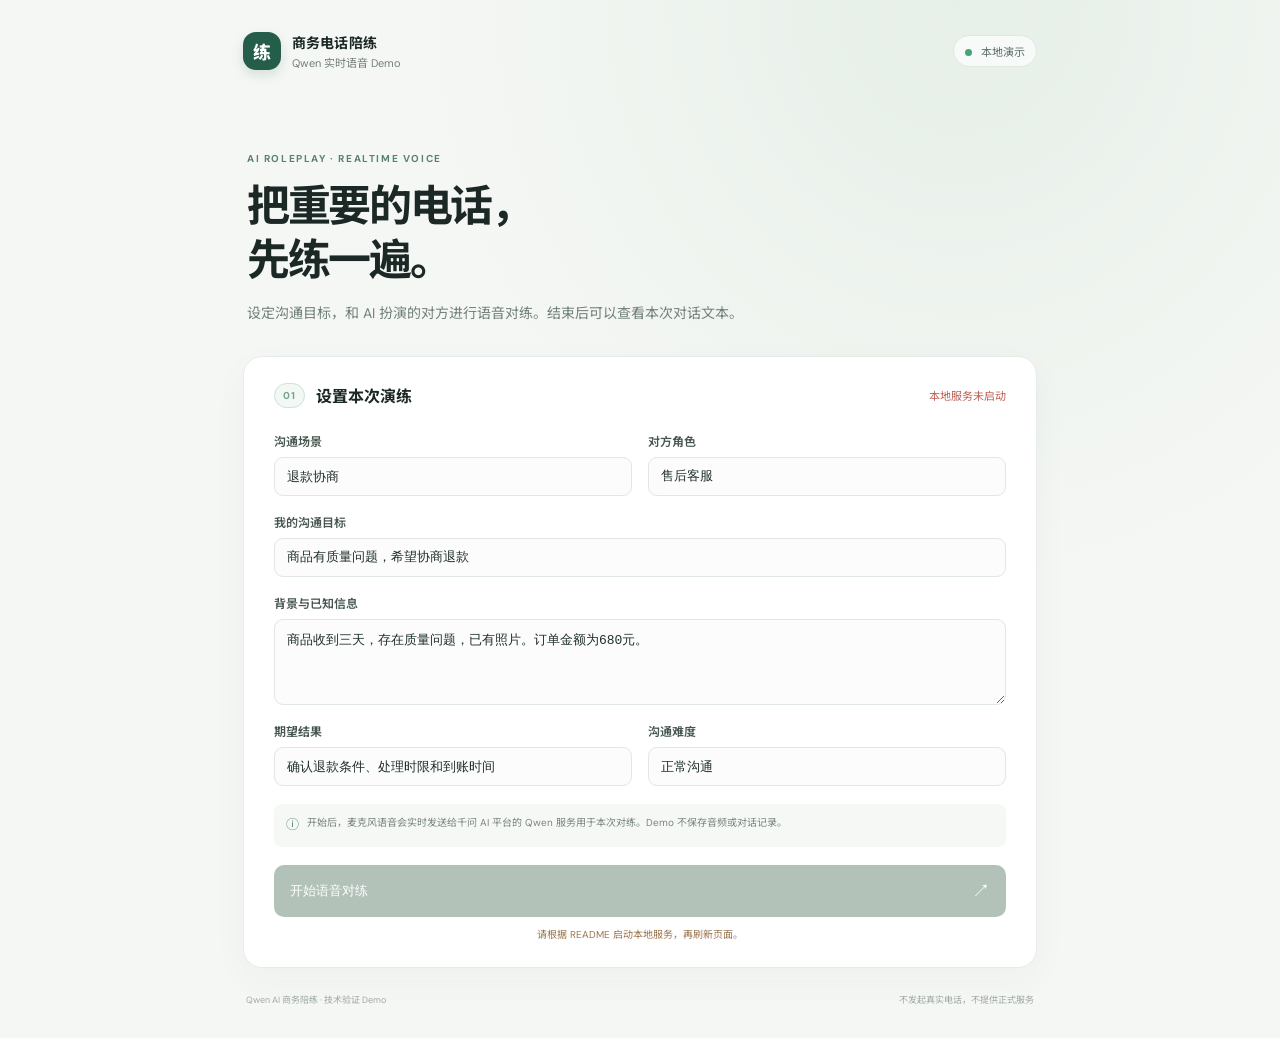
==== qwen-ai-practice-demo/index.html @ eaf5b0e4 "上传沟通对话原型、需求文档与本地演练服务" ====
<!doctype html>
<html lang="zh-CN">
<head>
  <meta charset="utf-8">
  <meta name="viewport" content="width=device-width, initial-scale=1">
  <meta name="theme-color" content="#f5f7f4">
  <title>Qwen AI 商务陪练 Demo</title>
  <link rel="stylesheet" href="styles.css">
</head>
<body>
  <main class="app-shell">
    <header class="topbar">
      <a class="brand" href="#" aria-label="Qwen AI 商务陪练"><span class="brand-icon">练</span><span><strong>商务电话陪练</strong><small>Qwen 实时语音 Demo</small></span></a>
      <span class="demo-tag"><i></i> 本地演示</span>
    </header>

    <section class="intro">
      <span class="eyebrow">AI ROLEPLAY · REALTIME VOICE</span>
      <h1>把重要的电话，<br>先练一遍。</h1>
      <p>设定沟通目标，和 AI 扮演的对方进行语音对练。结束后可以查看本次对话文本。</p>
    </section>

    <section class="config-card" id="setup-card">
      <div class="section-heading"><div><span class="step">01</span><h2>设置本次演练</h2></div><span class="setup-status" id="config-status">正在检查服务配置…</span></div>
      <div class="field-grid">
        <label class="field"><span>沟通场景</span><select id="scenario"><option value="退款协商">退款协商</option><option value="商务报价">商务报价</option><option value="客户跟进">客户跟进</option><option value="求职面试">求职面试</option><option value="custom">自定义场景</option></select></label>
        <label class="field"><span>对方角色</span><input id="role" value="售后客服" maxlength="60" placeholder="例如：采购经理"></label>
        <label class="field field-wide"><span>我的沟通目标</span><input id="goal" value="商品有质量问题，希望协商退款" maxlength="240" placeholder="这通电话希望达成什么？"></label>
        <label class="field field-wide"><span>背景与已知信息</span><textarea id="background" rows="3" maxlength="800" placeholder="提供必要事实。不要填入不希望发送给 AI 的敏感信息。">商品收到三天，存在质量问题，已有照片。订单金额为680元。</textarea></label>
        <label class="field"><span>期望结果</span><input id="expected" value="确认退款条件、处理时限和到账时间" maxlength="240"></label>
        <label class="field"><span>沟通难度</span><select id="difficulty"><option>正常沟通</option><option>较多异议</option><option>友好配合</option></select></label>
      </div>
      <div class="privacy-note"><span>ⓘ</span><span>开始后，麦克风语音会实时发送给千问 AI 平台的 Qwen 服务用于本次对练。Demo 不保存音频或对话记录。</span></div>
      <button class="primary-button" id="start-btn" disabled><span>开始语音对练</span><span aria-hidden="true">↗</span></button>
      <p class="config-help" id="config-help">请先在本地配置百炼 API Key 和业务空间 ID。</p>
    </section>

    <section class="practice-card hidden" id="practice-card">
      <div class="practice-top"><div><span class="step">02</span><h2>角色对练</h2></div><span class="connection-state" id="connection-state"><i></i><span>准备连接</span></span></div>
      <div class="scenario-summary" id="scenario-summary"></div>
      <p class="connection-detail" id="connection-detail">正在准备连接…</p>
      <div class="conversation" id="conversation" aria-live="polite"><div class="empty-conversation"><span class="sound-mark">〰</span><strong>连接成功后，开始说出你的开场白</strong><small>AI 会根据场景扮演对方，并用语音回应</small></div></div>
      <div class="practice-controls"><div class="mic-indicator" id="mic-indicator"><span class="mic-wave"><i></i><i></i><i></i><i></i><i></i></span><span id="mic-label">麦克风待开启</span></div><button class="end-button" id="end-btn" disabled><span class="end-square"></span>结束演练</button></div>
      <p class="footnote">请在浏览器允许麦克风访问。连接和语音质量取决于网络及千问 AI 平台账号配置。</p>
    </section>

    <section class="result-card hidden" id="result-card">
      <div class="result-heading"><span class="result-icon">✓</span><div><span class="step">03</span><h2>本次对话</h2></div></div>
      <p class="result-desc">以下是实时语音服务返回的对话文本，方便快速回顾。</p>
      <div class="result-transcript" id="result-transcript"></div>
      <button class="secondary-button" id="again-btn">再练一次</button>
    </section>

    <footer><span>Qwen AI 商务陪练 · 技术验证 Demo</span><span>不发起真实电话，不提供正式服务</span></footer>
  </main>
  <audio id="remote-audio" autoplay></audio>
  <div class="toast" id="toast" role="status" aria-live="polite"></div>
  <script src="app.js"></script>
</body>
</html>
---- qwen-ai-practice-demo/styles.css ----
@import url('https://fonts.googleapis.com/css2?family=DM+Sans:wght@400;500;600;700&family=Noto+Sans+SC:wght@400;500;600;700;800&display=swap');
:root{font-family:'DM Sans','Noto Sans SC',-apple-system,BlinkMacSystemFont,sans-serif;color:#1b2825;background:#f5f7f4;font-synthesis:none;text-rendering:optimizeLegibility;--ink:#1b2825;--muted:#78847f;--line:#e5eae6;--green:#286b54;--green-dark:#1d5743;--mint:#e8f2ec;--white:#fff;--coral:#b94e45}*{box-sizing:border-box}body{margin:0;min-width:320px;background:radial-gradient(ellipse at 75% 0%,#e6efe8 0,transparent 34rem),#f5f7f4}.app-shell{max-width:850px;margin:0 auto;padding:26px 28px 32px}.topbar{height:50px;display:flex;justify-content:space-between;align-items:center}.brand{display:flex;gap:11px;align-items:center;color:inherit;text-decoration:none}.brand-icon{display:grid;place-items:center;width:38px;height:38px;border-radius:13px;background:#245d49;color:#fff;font-weight:800;font-size:18px;box-shadow:0 5px 12px #245d4927}.brand strong,.brand small{display:block}.brand strong{font-size:14px;letter-spacing:.01em}.brand small{font-size:11px;color:#738079;margin-top:2px}.demo-tag{padding:7px 11px;border:1px solid #dfe9e1;border-radius:20px;background:#ffffffae;color:#5d6e65;font-size:11px}.demo-tag i,.connection-state i{display:inline-block;width:7px;height:7px;border-radius:50%;background:#46a477;margin-right:6px}.intro{padding:70px 4px 30px}.eyebrow{font-size:10px;letter-spacing:.16em;font-weight:700;color:#59826e}.intro h1{font-size:43px;line-height:1.25;letter-spacing:-.055em;margin:13px 0 13px;font-weight:700}.intro p{max-width:530px;margin:0;color:#718078;font-size:14px;line-height:1.8}.config-card,.practice-card,.result-card{background:#fff;border:1px solid #e8ece8;border-radius:19px;box-shadow:0 12px 36px #203c2d09;padding:26px 30px}.section-heading,.practice-top{display:flex;justify-content:space-between;align-items:center;margin-bottom:24px}.section-heading>div,.practice-top>div,.result-heading>div{display:flex;align-items:center;gap:11px}.step{font-size:10px;font-weight:700;letter-spacing:.08em;color:#75a28b;border:1px solid #cfe1d5;background:#f2f8f4;border-radius:20px;padding:5px 8px}.section-heading h2,.practice-top h2,.result-heading h2{font-size:16px;margin:0;font-weight:700}.setup-status{font-size:11px;color:#9a7650}.setup-status.ready{color:#408463}.setup-status.error{color:#bd6157}.field-grid{display:grid;grid-template-columns:1fr 1fr;gap:17px 16px}.field{display:flex;flex-direction:column;gap:7px;font-size:12px;font-weight:600;color:#46564e}.field-wide{grid-column:1/-1}.field input,.field select,.field textarea{appearance:none;width:100%;border:1px solid #e1e7e2;border-radius:9px;background:#fbfcfb;color:#1f3028;padding:11px 12px;font:400 13px inherit;font-size:13px;outline:0;transition:border .15s,box-shadow .15s}.field input:focus,.field select:focus,.field textarea:focus{border-color:#74a88c;box-shadow:0 0 0 3px #74a88c20}.field textarea{resize:vertical;line-height:1.6}.field input::placeholder,.field textarea::placeholder{color:#a4aea8}.privacy-note{display:flex;gap:8px;align-items:flex-start;padding:11px 12px;margin:18px 0;background:#f6f8f6;border-radius:8px;color:#79857f;font-size:10px;line-height:1.6}.privacy-note>span:first-child{color:#57826a;font-size:13px}.primary-button{width:100%;border:0;border-radius:10px;background:var(--green);color:white;padding:14px 16px;display:flex;justify-content:space-between;align-items:center;font:600 13px inherit;font-size:13px;cursor:pointer;transition:.15s}.primary-button:hover:not(:disabled){background:var(--green-dark);transform:translateY(-1px)}.primary-button:disabled{background:#b3c2b9;cursor:not-allowed}.primary-button span:last-child{font-size:18px;font-weight:400}.config-help{font-size:10px;color:#9a7650;margin:9px 0 0;text-align:center}.practice-card,.result-card{margin-top:18px}.connection-state{font-size:11px;color:#89948e;display:flex;align-items:center}.connection-state i{background:#c7d0ca}.connection-state.connected{color:#397b59}.connection-state.connected i{background:#45a876;box-shadow:0 0 0 4px #45a87620}.connection-state.error{color:#ba5c53}.connection-state.error i{background:#c45d53}.scenario-summary{padding:12px 14px;border-radius:9px;background:#f2f7f3;color:#63746a;font-size:11px;line-height:1.7}.scenario-summary strong{color:#355b46}.conversation{height:320px;overflow-y:auto;padding:18px 4px;display:flex;flex-direction:column;gap:15px}.empty-conversation{margin:auto;text-align:center;color:#8a968f;display:flex;align-items:center;flex-direction:column;gap:7px}.empty-conversation strong{font-size:12px;color:#64736b;font-weight:600}.empty-conversation small{font-size:10px}.sound-mark{font-size:30px;color:#6c9a7c}.message{max-width:78%;display:flex;flex-direction:column;gap:4px;animation:appear .18s ease-out}.message.user{align-self:flex-end;align-items:flex-end}.message.ai{align-self:flex-start}.message .speaker{font-size:10px;color:#91a098}.message .bubble{padding:11px 14px;border-radius:13px;background:#f2f5f2;font-size:13px;line-height:1.65;color:#33443a;white-space:pre-wrap}.message.user .bubble{background:#e5f1e9;color:#244c38;border-bottom-right-radius:4px}.message.ai .bubble{border-bottom-left-radius:4px}.practice-controls{border-top:1px solid #edf0ed;padding-top:16px;display:flex;align-items:center;justify-content:space-between}.mic-indicator{display:flex;gap:10px;align-items:center;color:#87938b;font-size:11px}.mic-wave{display:flex;align-items:center;gap:2px;height:17px}.mic-wave i{width:2px;height:5px;border-radius:3px;background:#a8b5ad}.mic-indicator.active .mic-wave i{background:#4e9a6e;animation:wave .65s ease-in-out infinite alternate}.mic-wave i:nth-child(2),.mic-wave i:nth-child(4){animation-delay:.2s}.mic-wave i:nth-child(3){animation-delay:.4s}.end-button{display:flex;gap:8px;align-items:center;border:1px solid #ead7d4;background:#fff;color:#a6574f;border-radius:8px;padding:9px 12px;font:500 11px inherit;font-size:11px;cursor:pointer}.end-button:disabled{opacity:.45;cursor:not-allowed}.end-square{width:9px;height:9px;background:#bd655d;border-radius:2px}.footnote{font-size:10px;color:#a2aba5;margin:11px 0 0}.result-heading{display:flex;align-items:center;gap:12px}.result-icon{display:grid;place-items:center;width:31px;height:31px;border-radius:50%;background:#e7f3eb;color:#40815d;font-weight:700}.result-desc{font-size:11px;color:#849088;margin:13px 0}.result-transcript{display:flex;flex-direction:column;gap:10px;max-height:330px;overflow:auto;border-top:1px solid #edf0ed;padding:15px 0}.result-transcript .message{max-width:100%}.secondary-button{margin-top:13px;border:1px solid #dce5de;background:#fff;border-radius:9px;padding:10px 14px;color:#4d6658;font:500 11px inherit;font-size:11px;cursor:pointer}.secondary-button:hover{background:#f5f8f5}footer{display:flex;justify-content:space-between;color:#a0aaa3;font-size:9px;padding:25px 3px 0}.hidden{display:none!important}.toast{position:fixed;left:50%;bottom:22px;transform:translate(-50%,15px);opacity:0;pointer-events:none;background:#26372e;color:#fff;border-radius:9px;padding:11px 15px;font-size:12px;transition:.2s;max-width:calc(100% - 30px);z-index:5}.toast.show{opacity:1;transform:translate(-50%,0)}@keyframes wave{to{height:15px}}@keyframes appear{from{opacity:0;transform:translateY(5px)}to{opacity:1;transform:translateY(0)}}@media(max-width:600px){.app-shell{padding:17px 15px 24px}.intro{padding:50px 3px 24px}.intro h1{font-size:36px}.intro p{font-size:12px}.config-card,.practice-card,.result-card{padding:21px 17px;border-radius:15px}.field-grid{grid-template-columns:1fr;gap:13px}.field-wide{grid-column:auto}.section-heading{align-items:flex-start;gap:10px}.setup-status{max-width:130px;text-align:right;line-height:1.5}.conversation{height:290px}.message{max-width:88%}footer{gap:10px;line-height:1.5}footer span:last-child{text-align:right}}

.connection-detail{min-height:17px;margin:8px 2px 0;color:#89958e;font-size:10px;line-height:1.5}
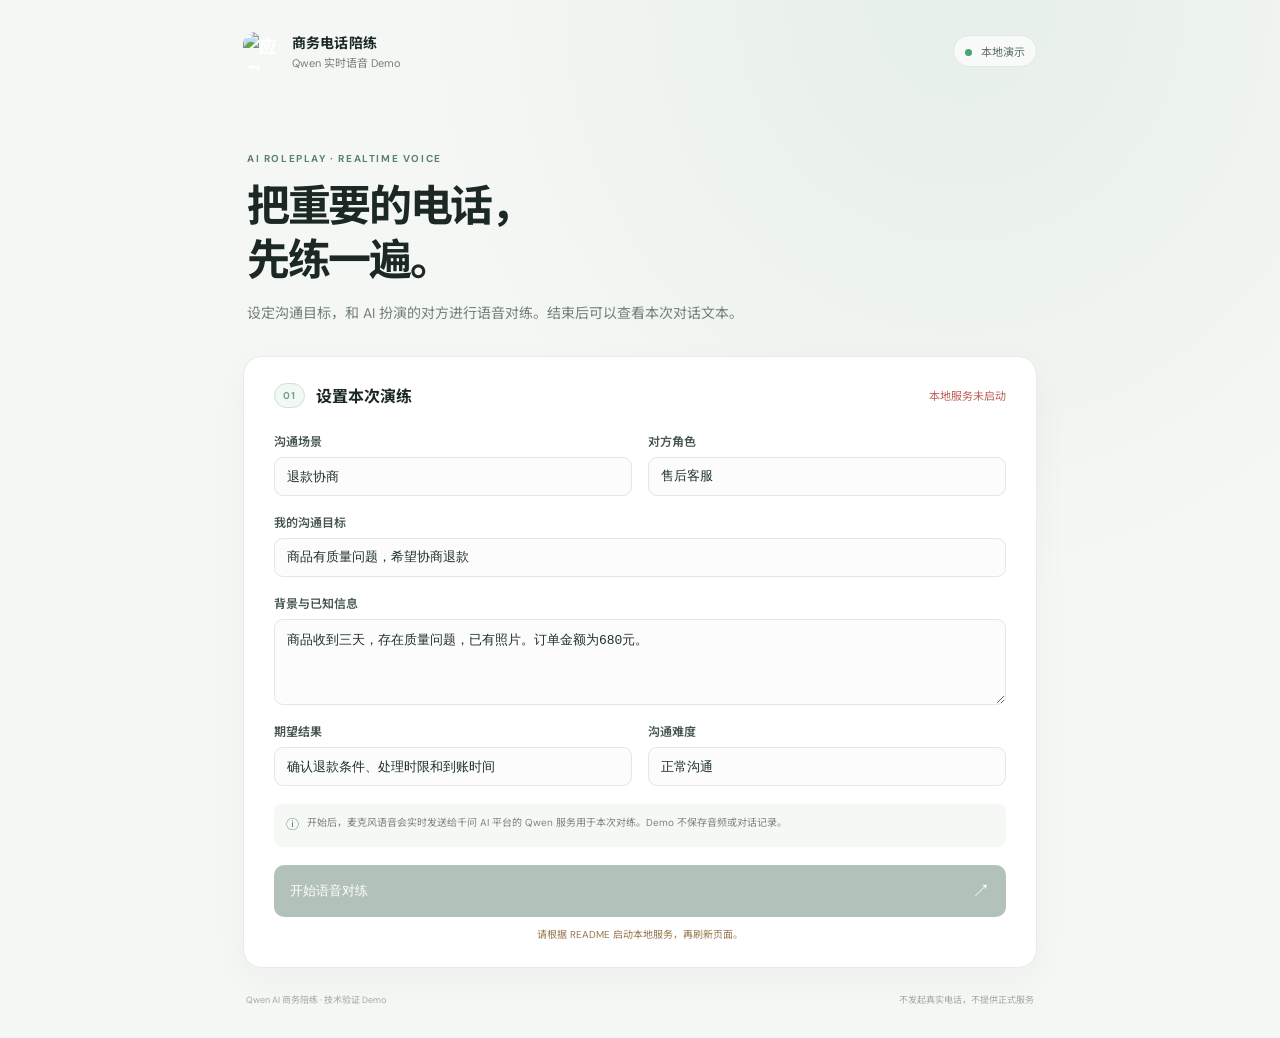
==== commit c228e9b8: "统一协议运营主体并移除电话记录详情已复盘状态标签" ====
--- a/qwen-ai-practice-demo/index.html
+++ b/qwen-ai-practice-demo/index.html
@@ -4,13 +4,15 @@
   <meta charset="utf-8">
   <meta name="viewport" content="width=device-width, initial-scale=1">
   <meta name="theme-color" content="#f5f7f4">
+  <link rel="icon" href="assets/app-logo.png" type="image/png">
+  <link rel="apple-touch-icon" href="assets/app-logo.png">
   <title>Qwen AI 商务陪练 Demo</title>
   <link rel="stylesheet" href="styles.css">
 </head>
 <body>
   <main class="app-shell">
     <header class="topbar">
-      <a class="brand" href="#" aria-label="Qwen AI 商务陪练"><span class="brand-icon">练</span><span><strong>商务电话陪练</strong><small>Qwen 实时语音 Demo</small></span></a>
+      <a class="brand" href="#" aria-label="Qwen AI 商务陪练"><img class="brand-icon" src="assets/app-logo.png" alt="应用 Logo" width="38" height="38"><span><strong>商务电话陪练</strong><small>Qwen 实时语音 Demo</small></span></a>
       <span class="demo-tag"><i></i> 本地演示</span>
     </header>
 
--- a/qwen-ai-practice-demo/styles.css
+++ b/qwen-ai-practice-demo/styles.css
@@ -2,3 +2,5 @@
 :root{font-family:'DM Sans','Noto Sans SC',-apple-system,BlinkMacSystemFont,sans-serif;color:#1b2825;background:#f5f7f4;font-synthesis:none;text-rendering:optimizeLegibility;--ink:#1b2825;--muted:#78847f;--line:#e5eae6;--green:#286b54;--green-dark:#1d5743;--mint:#e8f2ec;--white:#fff;--coral:#b94e45}*{box-sizing:border-box}body{margin:0;min-width:320px;background:radial-gradient(ellipse at 75% 0%,#e6efe8 0,transparent 34rem),#f5f7f4}.app-shell{max-width:850px;margin:0 auto;padding:26px 28px 32px}.topbar{height:50px;display:flex;justify-content:space-between;align-items:center}.brand{display:flex;gap:11px;align-items:center;color:inherit;text-decoration:none}.brand-icon{display:grid;place-items:center;width:38px;height:38px;border-radius:13px;background:#245d49;color:#fff;font-weight:800;font-size:18px;box-shadow:0 5px 12px #245d4927}.brand strong,.brand small{display:block}.brand strong{font-size:14px;letter-spacing:.01em}.brand small{font-size:11px;color:#738079;margin-top:2px}.demo-tag{padding:7px 11px;border:1px solid #dfe9e1;border-radius:20px;background:#ffffffae;color:#5d6e65;font-size:11px}.demo-tag i,.connection-state i{display:inline-block;width:7px;height:7px;border-radius:50%;background:#46a477;margin-right:6px}.intro{padding:70px 4px 30px}.eyebrow{font-size:10px;letter-spacing:.16em;font-weight:700;color:#59826e}.intro h1{font-size:43px;line-height:1.25;letter-spacing:-.055em;margin:13px 0 13px;font-weight:700}.intro p{max-width:530px;margin:0;color:#718078;font-size:14px;line-height:1.8}.config-card,.practice-card,.result-card{background:#fff;border:1px solid #e8ece8;border-radius:19px;box-shadow:0 12px 36px #203c2d09;padding:26px 30px}.section-heading,.practice-top{display:flex;justify-content:space-between;align-items:center;margin-bottom:24px}.section-heading>div,.practice-top>div,.result-heading>div{display:flex;align-items:center;gap:11px}.step{font-size:10px;font-weight:700;letter-spacing:.08em;color:#75a28b;border:1px solid #cfe1d5;background:#f2f8f4;border-radius:20px;padding:5px 8px}.section-heading h2,.practice-top h2,.result-heading h2{font-size:16px;margin:0;font-weight:700}.setup-status{font-size:11px;color:#9a7650}.setup-status.ready{color:#408463}.setup-status.error{color:#bd6157}.field-grid{display:grid;grid-template-columns:1fr 1fr;gap:17px 16px}.field{display:flex;flex-direction:column;gap:7px;font-size:12px;font-weight:600;color:#46564e}.field-wide{grid-column:1/-1}.field input,.field select,.field textarea{appearance:none;width:100%;border:1px solid #e1e7e2;border-radius:9px;background:#fbfcfb;color:#1f3028;padding:11px 12px;font:400 13px inherit;font-size:13px;outline:0;transition:border .15s,box-shadow .15s}.field input:focus,.field select:focus,.field textarea:focus{border-color:#74a88c;box-shadow:0 0 0 3px #74a88c20}.field textarea{resize:vertical;line-height:1.6}.field input::placeholder,.field textarea::placeholder{color:#a4aea8}.privacy-note{display:flex;gap:8px;align-items:flex-start;padding:11px 12px;margin:18px 0;background:#f6f8f6;border-radius:8px;color:#79857f;font-size:10px;line-height:1.6}.privacy-note>span:first-child{color:#57826a;font-size:13px}.primary-button{width:100%;border:0;border-radius:10px;background:var(--green);color:white;padding:14px 16px;display:flex;justify-content:space-between;align-items:center;font:600 13px inherit;font-size:13px;cursor:pointer;transition:.15s}.primary-button:hover:not(:disabled){background:var(--green-dark);transform:translateY(-1px)}.primary-button:disabled{background:#b3c2b9;cursor:not-allowed}.primary-button span:last-child{font-size:18px;font-weight:400}.config-help{font-size:10px;color:#9a7650;margin:9px 0 0;text-align:center}.practice-card,.result-card{margin-top:18px}.connection-state{font-size:11px;color:#89948e;display:flex;align-items:center}.connection-state i{background:#c7d0ca}.connection-state.connected{color:#397b59}.connection-state.connected i{background:#45a876;box-shadow:0 0 0 4px #45a87620}.connection-state.error{color:#ba5c53}.connection-state.error i{background:#c45d53}.scenario-summary{padding:12px 14px;border-radius:9px;background:#f2f7f3;color:#63746a;font-size:11px;line-height:1.7}.scenario-summary strong{color:#355b46}.conversation{height:320px;overflow-y:auto;padding:18px 4px;display:flex;flex-direction:column;gap:15px}.empty-conversation{margin:auto;text-align:center;color:#8a968f;display:flex;align-items:center;flex-direction:column;gap:7px}.empty-conversation strong{font-size:12px;color:#64736b;font-weight:600}.empty-conversation small{font-size:10px}.sound-mark{font-size:30px;color:#6c9a7c}.message{max-width:78%;display:flex;flex-direction:column;gap:4px;animation:appear .18s ease-out}.message.user{align-self:flex-end;align-items:flex-end}.message.ai{align-self:flex-start}.message .speaker{font-size:10px;color:#91a098}.message .bubble{padding:11px 14px;border-radius:13px;background:#f2f5f2;font-size:13px;line-height:1.65;color:#33443a;white-space:pre-wrap}.message.user .bubble{background:#e5f1e9;color:#244c38;border-bottom-right-radius:4px}.message.ai .bubble{border-bottom-left-radius:4px}.practice-controls{border-top:1px solid #edf0ed;padding-top:16px;display:flex;align-items:center;justify-content:space-between}.mic-indicator{display:flex;gap:10px;align-items:center;color:#87938b;font-size:11px}.mic-wave{display:flex;align-items:center;gap:2px;height:17px}.mic-wave i{width:2px;height:5px;border-radius:3px;background:#a8b5ad}.mic-indicator.active .mic-wave i{background:#4e9a6e;animation:wave .65s ease-in-out infinite alternate}.mic-wave i:nth-child(2),.mic-wave i:nth-child(4){animation-delay:.2s}.mic-wave i:nth-child(3){animation-delay:.4s}.end-button{display:flex;gap:8px;align-items:center;border:1px solid #ead7d4;background:#fff;color:#a6574f;border-radius:8px;padding:9px 12px;font:500 11px inherit;font-size:11px;cursor:pointer}.end-button:disabled{opacity:.45;cursor:not-allowed}.end-square{width:9px;height:9px;background:#bd655d;border-radius:2px}.footnote{font-size:10px;color:#a2aba5;margin:11px 0 0}.result-heading{display:flex;align-items:center;gap:12px}.result-icon{display:grid;place-items:center;width:31px;height:31px;border-radius:50%;background:#e7f3eb;color:#40815d;font-weight:700}.result-desc{font-size:11px;color:#849088;margin:13px 0}.result-transcript{display:flex;flex-direction:column;gap:10px;max-height:330px;overflow:auto;border-top:1px solid #edf0ed;padding:15px 0}.result-transcript .message{max-width:100%}.secondary-button{margin-top:13px;border:1px solid #dce5de;background:#fff;border-radius:9px;padding:10px 14px;color:#4d6658;font:500 11px inherit;font-size:11px;cursor:pointer}.secondary-button:hover{background:#f5f8f5}footer{display:flex;justify-content:space-between;color:#a0aaa3;font-size:9px;padding:25px 3px 0}.hidden{display:none!important}.toast{position:fixed;left:50%;bottom:22px;transform:translate(-50%,15px);opacity:0;pointer-events:none;background:#26372e;color:#fff;border-radius:9px;padding:11px 15px;font-size:12px;transition:.2s;max-width:calc(100% - 30px);z-index:5}.toast.show{opacity:1;transform:translate(-50%,0)}@keyframes wave{to{height:15px}}@keyframes appear{from{opacity:0;transform:translateY(5px)}to{opacity:1;transform:translateY(0)}}@media(max-width:600px){.app-shell{padding:17px 15px 24px}.intro{padding:50px 3px 24px}.intro h1{font-size:36px}.intro p{font-size:12px}.config-card,.practice-card,.result-card{padding:21px 17px;border-radius:15px}.field-grid{grid-template-columns:1fr;gap:13px}.field-wide{grid-column:auto}.section-heading{align-items:flex-start;gap:10px}.setup-status{max-width:130px;text-align:right;line-height:1.5}.conversation{height:290px}.message{max-width:88%}footer{gap:10px;line-height:1.5}footer span:last-child{text-align:right}}
 
 .connection-detail{min-height:17px;margin:8px 2px 0;color:#89958e;font-size:10px;line-height:1.5}
+
+img.brand-icon{display:block;object-fit:contain;background:transparent;box-shadow:none;flex-shrink:0}
